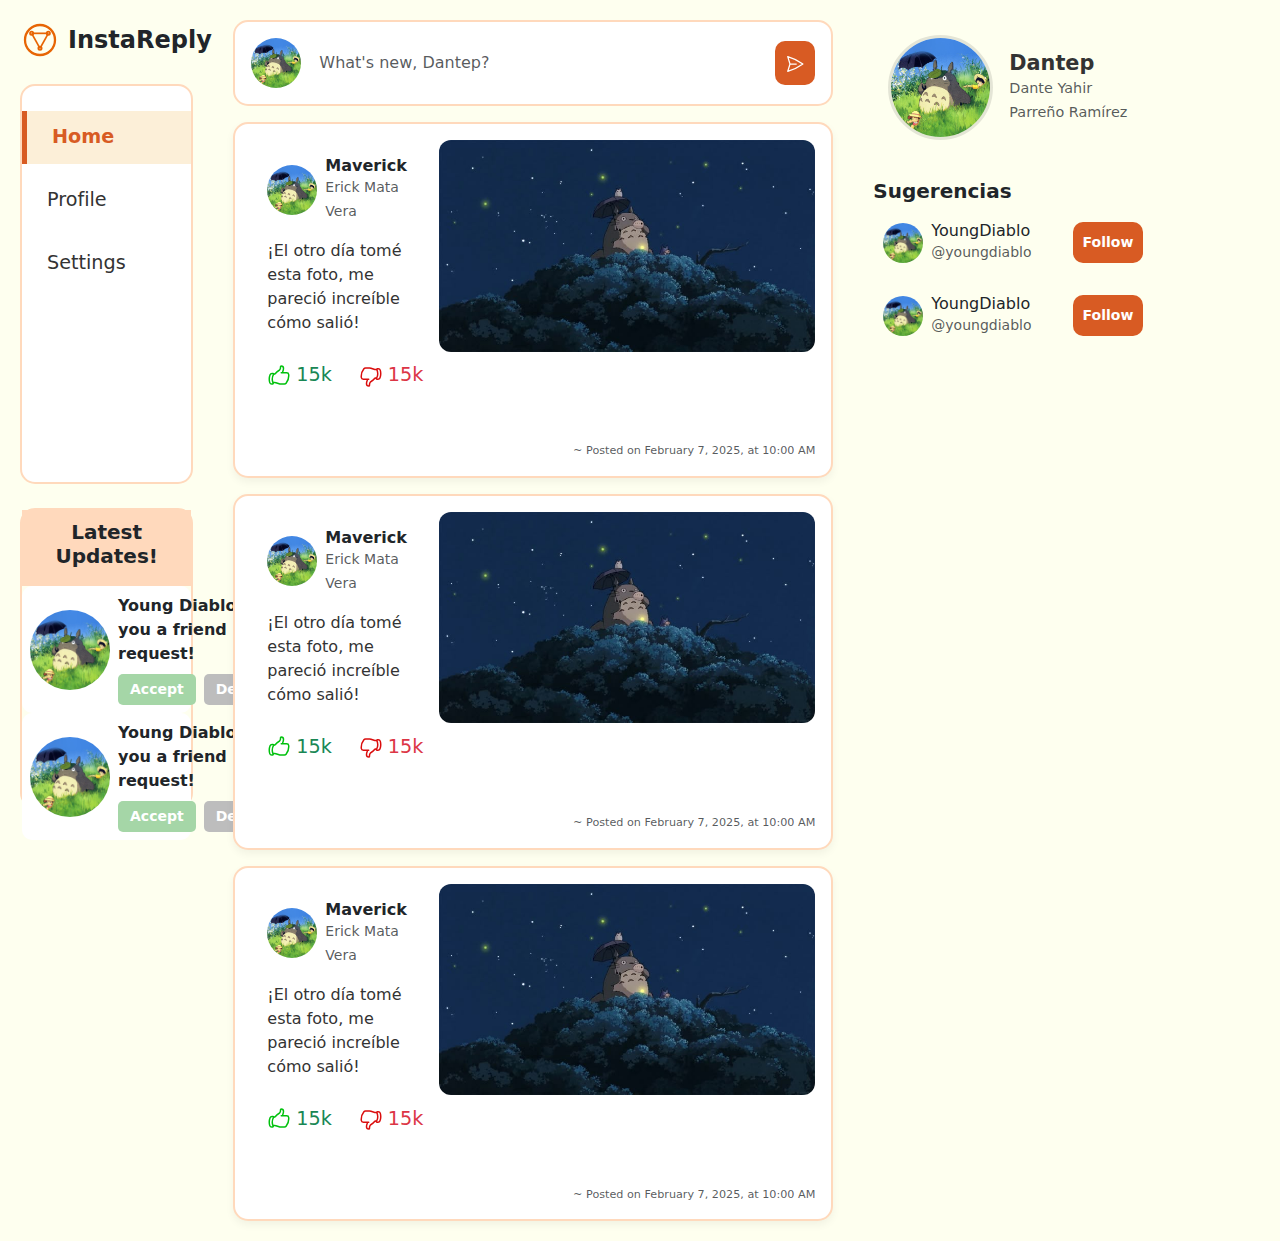
==== html/home.html @ 40f7ed4f "new home page" ====
<!DOCTYPE html>
<html lang="es">
<head>
    <meta charset="UTF-8">
    <meta name="viewport" content="width=device-width, initial-scale=1.0">
    <title>Home - InstaReply</title>
    <link href="https://cdn.jsdelivr.net/npm/bootstrap@5.3.3/dist/css/bootstrap.min.css" rel="stylesheet">
    <script src="https://cdn.jsdelivr.net/npm/bootstrap@5.3.3/dist/js/bootstrap.bundle.min.js"></script>
    <link rel="stylesheet" href="/css/home.css">
    <link rel="icon" href="../resources/svg/favicon.svg" type="image/x-icon">
</head>
<body>
    <div class="container-fluid">
        <div class="row">
            <div class="col-md-2 sidebar">
                <div class="logo d-flex align-items-center">
                    <img src="../resources/svg/favicon.svg" alt="Logo" class="logo-img">
                    <span class="ms-2 fs-4 fw-bold text-orange">InstaReply</span>
                </div>
            
                <div class="nav-container mt-4">
                    <nav class="nav flex-column">
                        <a href="#" class="nav-link active">
                            <i class="bi bi-house-door"></i> Home
                        </a>
                        <a href="/html/profile.html" class="nav-link">
                            <i class="bi bi-person"></i> Profile
                        </a>
                        <a href="#" class="nav-link">
                            <i class="bi bi-gear"></i> Settings
                        </a>
                    </nav>
                </div>
                <div class="latest-updates-containe mt-4">
                    <div class="latest-updates">
                        <div class="title-container text-center">
                            <h5 class="fw-bold">Latest Updates!</h5>
                        </div>
                
                        <div class="updates-list">
                            <div class="update-box d-flex align-items-center p-2">
                                <img src="/resources/img/user.jpg" alt="User" class="user-img">
                                <div class="ms-2 flex-grow-1">
                                    <p class="m-0 fw-semibold">Young Diablo sent you a friend request!</p>
                                    <div class="d-flex gap-2 mt-2">
                                        <button class="btn btn-light-green btn-sm">Accept</button>
                                        <button class="btn btn-light-gray btn-sm">Decline</button>
                                    </div>
                                </div>
                            </div>
                
                            <div class="update-box d-flex align-items-center p-2">
                                <img src="/resources/img/user.jpg" alt="User" class="user-img">
                                <div class="ms-2 flex-grow-1">
                                    <p class="m-0 fw-semibold">Young Diablo sent you a friend request!</p>
                                    <div class="d-flex gap-2 mt-2">
                                        <button class="btn btn-light-green btn-sm">Accept</button>
                                        <button class="btn btn-light-gray btn-sm">Decline</button>
                                    </div>
                                </div>
                            </div>
                        </div>
                    </div>
                </div>
                
                
                
                
                
            </div>
            
            

            <div class="col-md-6 main-content">
                <div class="post-box d-flex align-items-center p-3">
                    <img src="/resources/img/user.jpg" alt="User" class="post-user-img">
                    
                    <input type="text" class="form-control ms-2" placeholder="What's new, Dantep?">
                    
                    <button class="btn btn-orange ms-2">
                        <img src="/resources/svg/send.svg" alt="Send" class="send-icon">
                    </button>
                </div>
                

                    <div class="post-container p-3 mt-3">
                        <div class="row g-0">
                            <div class="col-md-4 post-info p-3">
                                <div class="d-flex align-items-center gap-2">
                                    <img src="/resources/img/user.jpg" alt="User" class="post-user-img">
                                    <div>
                                        <h6 class="m-0 fw-bold">Maverick</h6>
                                        <span class="text-muted small">Erick Mata Vera</span>
                                    </div>
                                </div>
                                <p class="mt-3 post-text">¡El otro día tomé esta foto, me pareció increíble cómo salió!</p>
                                <div class="d-flex justify-content-between mb-4 post-reactions">
                                    <span class="text-success d-flex align-items-center">
                                        <img src="../resources/svg/like.svg" alt="Like" class="reaction-icon">
                                        15k
                                    </span>
                                    <span class="text-danger d-flex align-items-center">
                                        <img src="../resources/svg/dislike.svg" alt="Dislike" class="reaction-icon">
                                        15k
                                    </span>
                                </div>
                            </div>

                            <div class="col-md-8">
                                <img src="/resources/img/totoro.jpg" class="img-fluid rounded post-image" alt="Post Image">
                            </div>
                        </div>
                        <div class="text-end post-date">
                            <small class="text-muted">~ Posted on February 7, 2025, at 10:00 AM</small>
                        </div>
                    </div>
                    <div class="post-container p-3 mt-3">
                        <div class="row g-0">
                            <div class="col-md-4 post-info p-3">
                                <div class="d-flex align-items-center gap-2">
                                    <img src="/resources/img/user.jpg" alt="User" class="post-user-img">
                                    <div>
                                        <h6 class="m-0 fw-bold">Maverick</h6>
                                        <span class="text-muted small">Erick Mata Vera</span>
                                    </div>
                                </div>
                                <p class="mt-3 post-text">¡El otro día tomé esta foto, me pareció increíble cómo salió!</p>
                                <div class="d-flex justify-content-between mb-4 post-reactions">
                                    <span class="text-success d-flex align-items-center">
                                        <img src="../resources/svg/like.svg" alt="Like" class="reaction-icon">
                                        15k
                                    </span>
                                    <span class="text-danger d-flex align-items-center">
                                        <img src="../resources/svg/dislike.svg" alt="Dislike" class="reaction-icon">
                                        15k
                                    </span>
                                </div>
                            </div>

                            <div class="col-md-8">
                                <img src="/resources/img/totoro.jpg" class="img-fluid rounded post-image" alt="Post Image">
                            </div>
                        </div>
                        <div class="text-end post-date">
                            <small class="text-muted">~ Posted on February 7, 2025, at 10:00 AM</small>
                        </div>
                    </div>
                    <div class="post-container p-3 mt-3">
                        <div class="row g-0">
                            <div class="col-md-4 post-info p-3">
                                <div class="d-flex align-items-center gap-2">
                                    <img src="/resources/img/user.jpg" alt="User" class="post-user-img">
                                    <div>
                                        <h6 class="m-0 fw-bold">Maverick</h6>
                                        <span class="text-muted small">Erick Mata Vera</span>
                                    </div>
                                </div>
                                <p class="mt-3 post-text">¡El otro día tomé esta foto, me pareció increíble cómo salió!</p>
                                <div class="d-flex justify-content-between mb-4 post-reactions">
                                    <span class="text-success d-flex align-items-center">
                                        <img src="../resources/svg/like.svg" alt="Like" class="reaction-icon">
                                        15k
                                    </span>
                                    <span class="text-danger d-flex align-items-center">
                                        <img src="../resources/svg/dislike.svg" alt="Dislike" class="reaction-icon">
                                        15k
                                    </span>
                                </div>
                            </div>

                            <div class="col-md-8">
                                <img src="/resources/img/totoro.jpg" class="img-fluid rounded post-image" alt="Post Image">
                            </div>
                        </div>
                        <div class="text-end post-date">
                            <small class="text-muted">~ Posted on February 7, 2025, at 10:00 AM</small>
                        </div>
                    </div>

            </div>

            <div class="col-md-3 right-sidebar">
                <div class="profile-box d-flex align-items-center">
                    <img src="/resources/img/user.jpg" alt="User" class="profile-img">
                    <div class="ms-3">
                        <h4 class="fw-bold m-0">Dantep</h4>
                        <span class="text-muted small">Dante Yahir Parreño Ramírez</span>
                    </div>
                </div>
                
                

                <div class="suggestions mt-4">
                    <h5 class="fw-bold">Sugerencias</h5>
                    <div class="suggestion d-flex align-items-center">
                        <img src="/resources/img/user.jpg" alt="User" class="suggestion-img">
                        <div class="ms-2">
                            <h6 class="m-0">YoungDiablo</h6>
                            <span class="text-muted small">@youngdiablo</span>
                        </div>
                        <button class="btn btn-orange btn-sm ms-auto">Follow</button>
                    </div>
                </div>
                <div class="suggestions">
                    <div class="suggestion d-flex align-items-center">
                        <img src="/resources/img/user.jpg" alt="User" class="suggestion-img">
                        <div class="ms-2">
                            <h6 class="m-0">YoungDiablo</h6>
                            <span class="text-muted small">@youngdiablo</span>
                        </div>
                        <button class="btn btn-orange btn-sm ms-auto">Follow</button>
                    </div>
                </div>
            </div>
        </div>
    </div>
</body>
</html>
---- css/home.css ----
:root {
    --primary-color: #FEFFEF;
    --accent-color: #d85b23;
    --text-color: #333;
    --active-bg: #fcefd8;
}

body {
    background-color: var(--primary-color);
}

.sidebar {
    height: 100vh;
    padding: 20px;
}

.logo-img {
    width: 40px;
}

.nav-container {
    background: #ffffff;
    border-radius: 15px;
    height: 400px;
    border: 2px solid #FFD9BC;
    padding: 25px;
    padding-left: 0;
    padding-right: 0;
}

.nav-link {
    font-size: 1.2rem;
    color: var(--text-color);
    padding: 12px 15px;
    margin-bottom: 10px;
    text-decoration: none;
    display: flex;
    align-items: center;
    gap: 10px;
    transition: all 0.3s ease-in-out;
    width: 100%;
}

.nav-link i {
    font-size: 1.5rem;
}

.nav-link:hover {
    background-color: var(--active-bg);
}

.nav-link.active {
    background-color: var(--active-bg);
    font-weight: bold;
    border-left: 5px solid var(--accent-color);
    color: var(--accent-color);
    box-shadow: inset 0 0 5px var(--shadow-color);
}
.latest-updates {
    border-radius: 15px;
    border: 2px solid #FFD9BC;
    height: 300px;
}

.update-box {
    border-radius: 10px;
    padding: 12px;
    display: flex;
    align-items: center;
    background-color: #ffffff;
}

.user-img {
    width: 80px;
    height: auto;
    border-radius: 50%;
    object-fit: cover;
}

.btn-light-green {
    background-color: #A5D6A7;
    color: #fff;
    border: none;
    font-weight: bold;
    padding: 5px 12px;
    border-radius: 5px;
}

.btn-light-gray {
    background-color: #BDBDBD;
    color: white;
    border: none;
    font-weight: bold;
    padding: 5px 12px;
    border-radius: 5px;
}

.btn-light-green:hover {
    background-color: #81C784;
}

.btn-light-gray:hover {
    background-color: #9E9E9E;
}
@media (max-width: 768px) {
    .latest-updates-container {
        max-width: 100%; 
    }

    .latest-updates {
        max-height: 250px;
        overflow-y: auto; 
    }

    .update-box {
        flex-direction: column;
        text-align: center;
        padding: 15px;
    }

    .user-img {
        width: 40px;
        height: 40px;
        margin-bottom: 10px;
    }

    .btn-light-green,
    .btn-light-gray {
        width: 100%;
    }
}
@media (max-width: 1156px) {
    .latest-updates-container {
        max-width: 100%;
        padding: 10px;
    }

    .latest-updates {
        max-height: 200px; 
        overflow: auto; 
        padding: 10px; 
    }

    .update-box {
        padding: 10px;
        gap: 8px; 
    }

    .user-img {
        width: 35px; 
        height: 35px;
    }

    .btn-light-green,
    .btn-light-gray {
        font-size: 0.8rem;
        padding: 5px;
        width: 100%;
    }
}


.main-content {
    padding: 20px;
}

.post-box {
    padding: 12px 15px;
    border-radius: 15px;
    border: 2px solid #FFD9BC;
    display: flex;
    align-items: center;
    background-color: #fff;
}

.post-user-img {
    width: 45px;
    height: 45px;
    border-radius: 10px;
    object-fit: cover;
}

.post-box input {
    border: none;
    outline: none;
    padding: 10px;
    border-radius: 10px;
    font-size: 1rem;
}

.btn-orange {
    background-color: var(--accent-color);
    color: white;
    border: none;
    font-weight: bold;
    padding: 10px;
    border-radius: 10px;
}

.btn-orange:hover {
    background-color: #b44b1b;
}

.send-icon {
    width: 20px;
    height: 20px;
}

.post-container {
    background-color: #fff;
    border-radius: 15px;
    border: 2px solid #FFD9BC;
    padding: 15px;
    box-shadow: 0px 4px 8px rgba(0, 0, 0, 0.05);
}

.post-info {
    display: flex;
    flex-direction: column;
    justify-content: start;
}

.post-user-img {
    width: 50px;
    height: 50px;
    border-radius: 50%;
    object-fit: cover;
}

.post-text {
    font-size: 1rem;
    color: var(--text-color);
}

.post-image {
    border-radius: 12px !important;
    width: 100%;
    object-fit: cover;
}

.post-reactions {
    padding: 10px 0;
    font-size: 1.2rem;
}
.reaction-icon {
    width: 24px;
    height: 24px;
    margin-right: 5px;
}


.post-date {
    font-size: 0.8rem;
}

.right-sidebar {
    padding: 20px;
}

.profile-box {
    display: flex;
    align-items: center;
    background-color: transparent;
    padding: 15px;
    border-radius: 15px;
}

.profile-img {
    width: 105px;
    height:auto;
    border-radius: 50%;
    object-fit: cover;
    border: 3px solid rgba(0, 0, 0, 0.1);
}

.profile-box h4 {
    font-size: 1.3rem;
    color: var(--text-color);
}

.profile-box span {
    font-size: 0.9rem;
    color: gray;
}


.suggestions {
    border-radius: 10px;
}

.suggestion {
    padding: 10px;
    border-radius: 10px;
    margin-bottom: 10px;
}

.suggestion-img {
    width: 40px;
    height: 40px;
    border-radius: 50%;
}

.title-container{
    background-color: #FFD9BC;
    padding: 10px;
    margin: none;
}
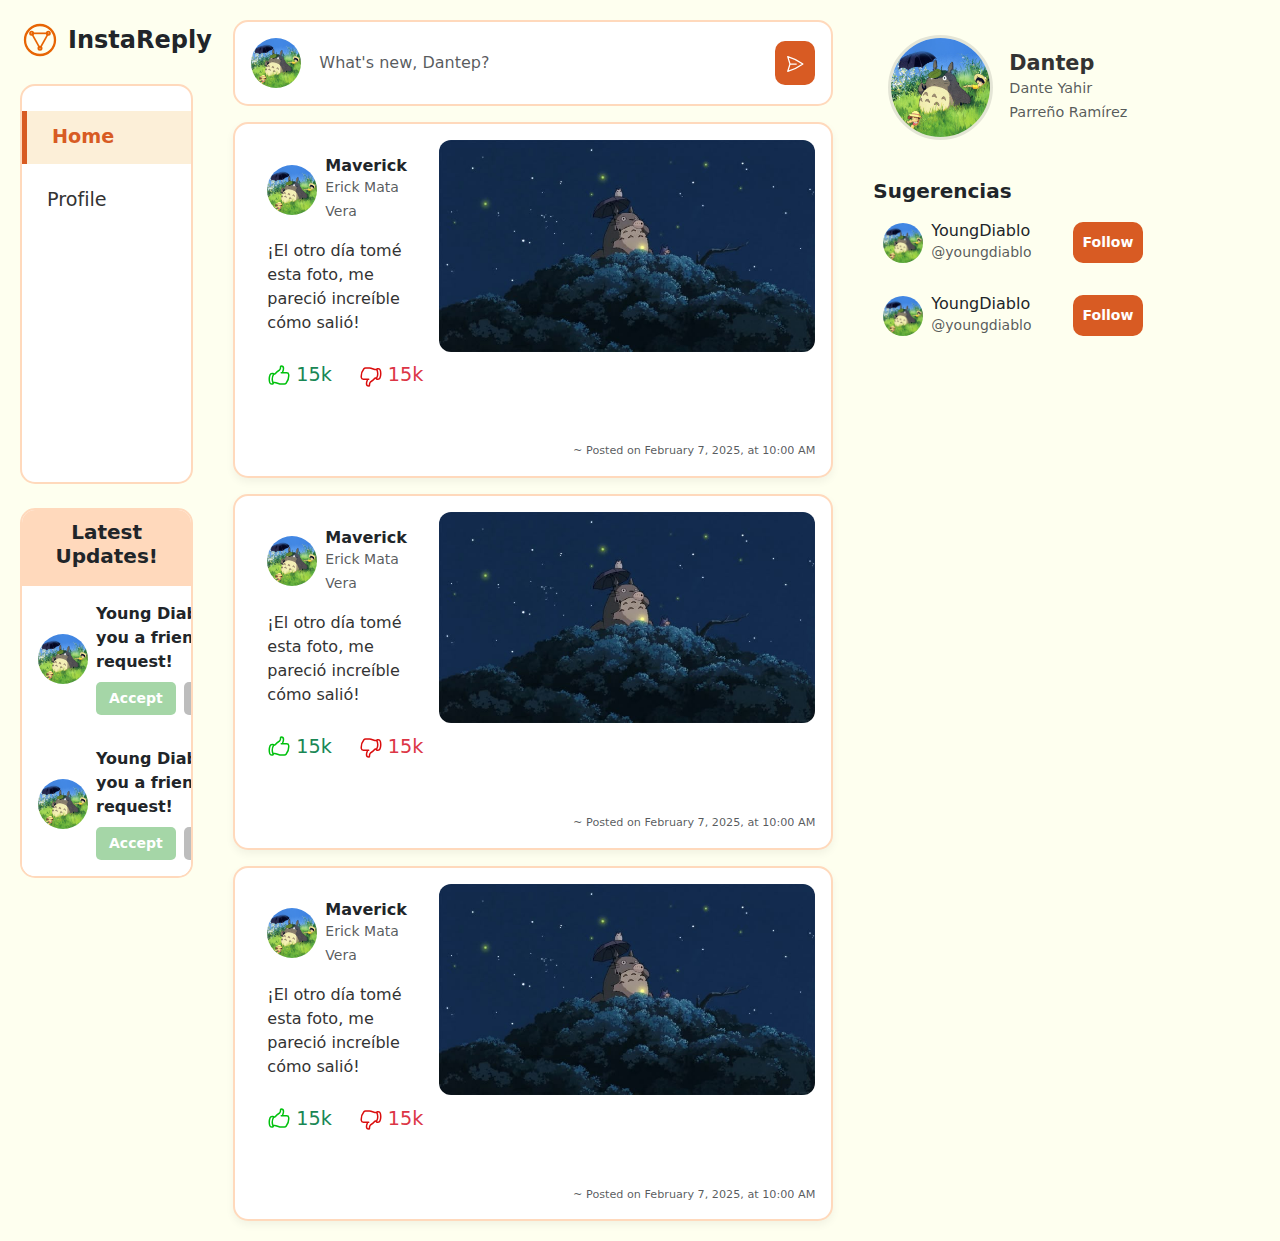
==== commit 1cf8185c: "new profile and landing view" ====
--- a/html/home.html
+++ b/html/home.html
@@ -26,9 +26,6 @@
                         <a href="/html/profile.html" class="nav-link">
                             <i class="bi bi-person"></i> Profile
                         </a>
-                        <a href="#" class="nav-link">
-                            <i class="bi bi-gear"></i> Settings
-                        </a>
                     </nav>
                 </div>
                 <div class="latest-updates-containe mt-4">
@@ -38,7 +35,7 @@
                         </div>
                 
                         <div class="updates-list">
-                            <div class="update-box d-flex align-items-center p-2">
+                            <div class="update-box d-flex align-items-center p-3">
                                 <img src="/resources/img/user.jpg" alt="User" class="user-img">
                                 <div class="ms-2 flex-grow-1">
                                     <p class="m-0 fw-semibold">Young Diablo sent you a friend request!</p>
@@ -49,7 +46,7 @@
                                 </div>
                             </div>
                 
-                            <div class="update-box d-flex align-items-center p-2">
+                            <div class="update-box d-flex align-items-center p-3">
                                 <img src="/resources/img/user.jpg" alt="User" class="user-img">
                                 <div class="ms-2 flex-grow-1">
                                     <p class="m-0 fw-semibold">Young Diablo sent you a friend request!</p>
--- a/css/home.css
+++ b/css/home.css
@@ -56,23 +56,32 @@
     color: var(--accent-color);
     box-shadow: inset 0 0 5px var(--shadow-color);
 }
+
 .latest-updates {
     border-radius: 15px;
     border: 2px solid #FFD9BC;
-    height: 300px;
+    overflow: hidden;
+    height: auto;
+    background-color: white;
+}
+
+.title-container {
+    background-color: #FFD9BC;
+    padding: 10px;
+    text-align: center;
 }
 
 .update-box {
     border-radius: 10px;
-    padding: 12px;
+    padding: 10px;
     display: flex;
     align-items: center;
-    background-color: #ffffff;
+    background-color: white;
 }
 
 .user-img {
-    width: 80px;
-    height: auto;
+    width: 50px;
+    height: 50px;
     border-radius: 50%;
     object-fit: cover;
 }
@@ -80,7 +89,6 @@
 .btn-light-green {
     background-color: #A5D6A7;
     color: #fff;
-    border: none;
     font-weight: bold;
     padding: 5px 12px;
     border-radius: 5px;
@@ -89,7 +97,6 @@
 .btn-light-gray {
     background-color: #BDBDBD;
     color: white;
-    border: none;
     font-weight: bold;
     padding: 5px 12px;
     border-radius: 5px;
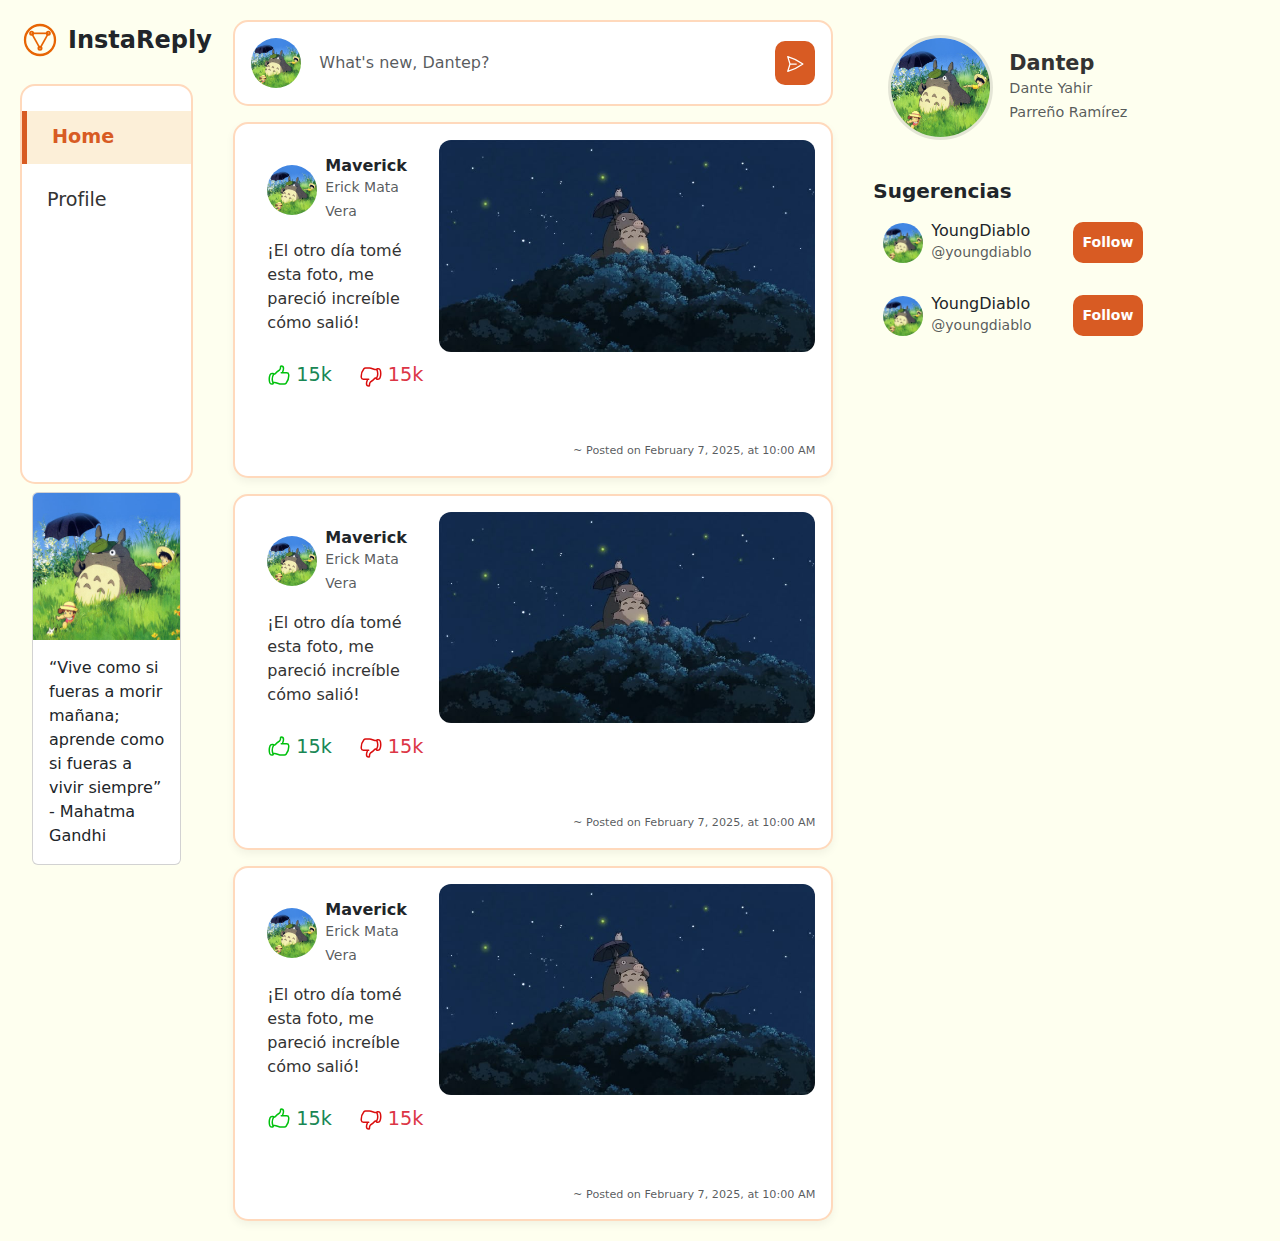
==== commit dea6550b: "new card with inspiration" ====
--- a/html/home.html
+++ b/html/home.html
@@ -28,42 +28,14 @@
                         </a>
                     </nav>
                 </div>
-                <div class="latest-updates-containe mt-4">
-                    <div class="latest-updates">
-                        <div class="title-container text-center">
-                            <h5 class="fw-bold">Latest Updates!</h5>
+                <div class="container mt-2">
+                    <div class="card" style="width: 100%;">
+                        <img src="/resources/img/user.jpg" class="card-img-top" alt="...">
+                        <div class="card-body">
+                          <p class="card-text">“Vive como si fueras a morir mañana; aprende como si fueras a vivir siempre” - Mahatma Gandhi</p>
                         </div>
-                
-                        <div class="updates-list">
-                            <div class="update-box d-flex align-items-center p-3">
-                                <img src="/resources/img/user.jpg" alt="User" class="user-img">
-                                <div class="ms-2 flex-grow-1">
-                                    <p class="m-0 fw-semibold">Young Diablo sent you a friend request!</p>
-                                    <div class="d-flex gap-2 mt-2">
-                                        <button class="btn btn-light-green btn-sm">Accept</button>
-                                        <button class="btn btn-light-gray btn-sm">Decline</button>
-                                    </div>
-                                </div>
-                            </div>
-                
-                            <div class="update-box d-flex align-items-center p-3">
-                                <img src="/resources/img/user.jpg" alt="User" class="user-img">
-                                <div class="ms-2 flex-grow-1">
-                                    <p class="m-0 fw-semibold">Young Diablo sent you a friend request!</p>
-                                    <div class="d-flex gap-2 mt-2">
-                                        <button class="btn btn-light-green btn-sm">Accept</button>
-                                        <button class="btn btn-light-gray btn-sm">Decline</button>
-                                    </div>
-                                </div>
-                            </div>
-                        </div>
-                    </div>
-                </div>
-                
-                
-                
-                
-                
+                      </div>
+                   </div>
             </div>
             
             
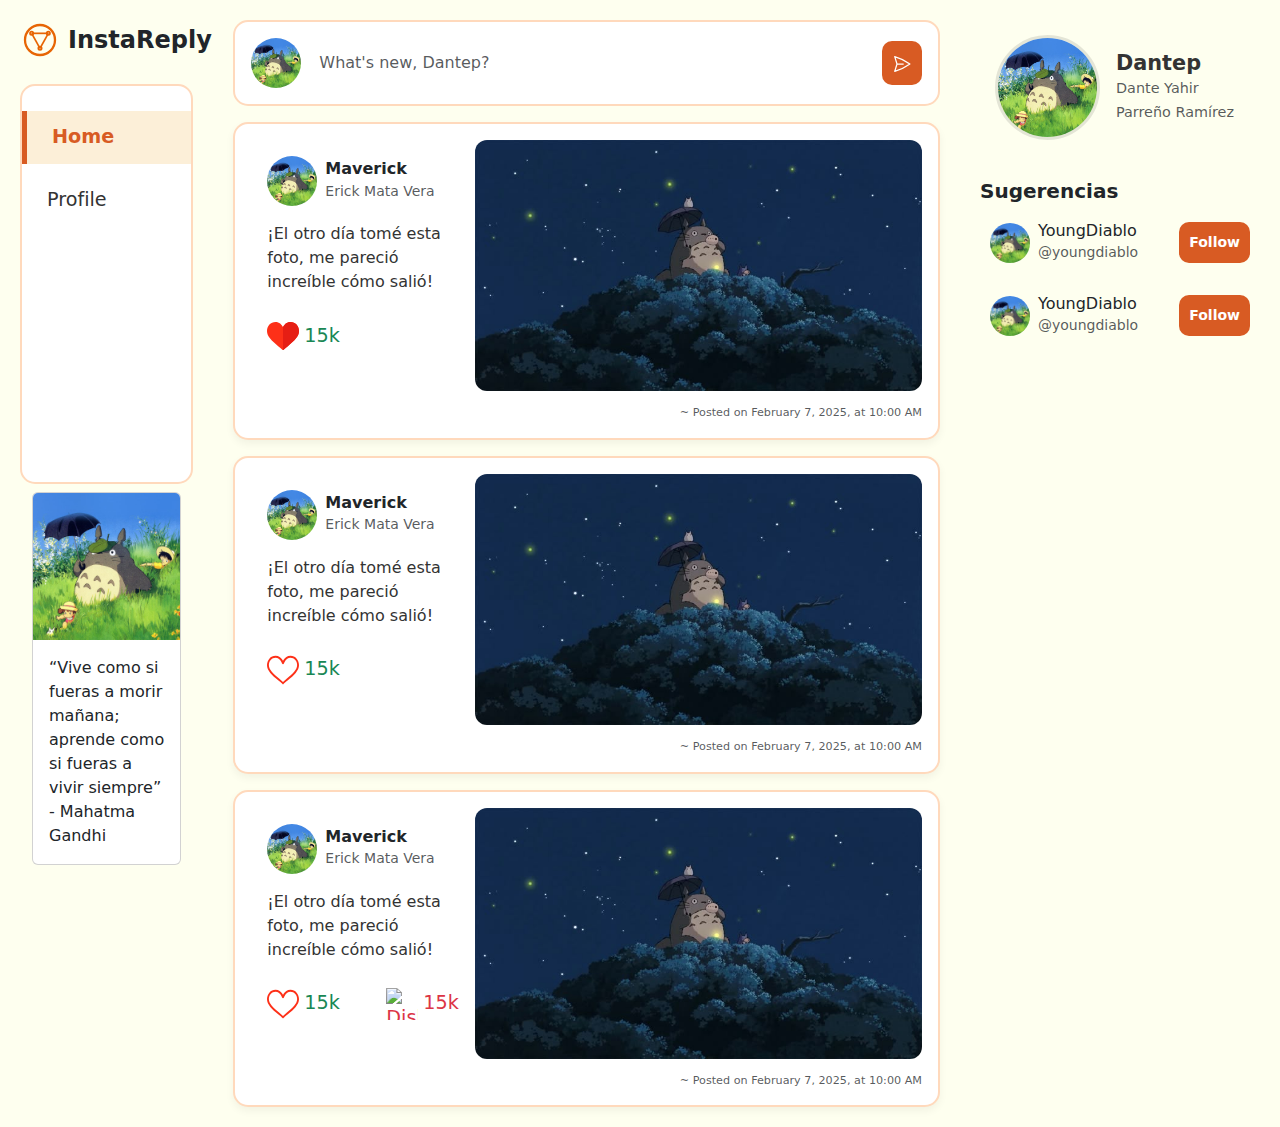
==== commit 3baaee88: "change" ====
--- a/html/home.html
+++ b/html/home.html
@@ -40,7 +40,7 @@
             
             
 
-            <div class="col-md-6 main-content">
+            <div class="col-md-7 main-content">
                 <div class="post-box d-flex align-items-center p-3">
                     <img src="/resources/img/user.jpg" alt="User" class="post-user-img">
                     
@@ -65,11 +65,7 @@
                                 <p class="mt-3 post-text">¡El otro día tomé esta foto, me pareció increíble cómo salió!</p>
                                 <div class="d-flex justify-content-between mb-4 post-reactions">
                                     <span class="text-success d-flex align-items-center">
-                                        <img src="../resources/svg/like.svg" alt="Like" class="reaction-icon">
-                                        15k
-                                    </span>
-                                    <span class="text-danger d-flex align-items-center">
-                                        <img src="../resources/svg/dislike.svg" alt="Dislike" class="reaction-icon">
+                                        <img src="../resources/svg/likeactive.svg" alt="Like" class="reaction-icon">
                                         15k
                                     </span>
                                 </div>
@@ -97,10 +93,6 @@
                                 <div class="d-flex justify-content-between mb-4 post-reactions">
                                     <span class="text-success d-flex align-items-center">
                                         <img src="../resources/svg/like.svg" alt="Like" class="reaction-icon">
-                                        15k
-                                    </span>
-                                    <span class="text-danger d-flex align-items-center">
-                                        <img src="../resources/svg/dislike.svg" alt="Dislike" class="reaction-icon">
                                         15k
                                     </span>
                                 </div>
--- a/css/home.css
+++ b/css/home.css
@@ -250,8 +250,8 @@
     font-size: 1.2rem;
 }
 .reaction-icon {
-    width: 24px;
-    height: 24px;
+    width: 32px;
+    height: 32px;
     margin-right: 5px;
 }
 
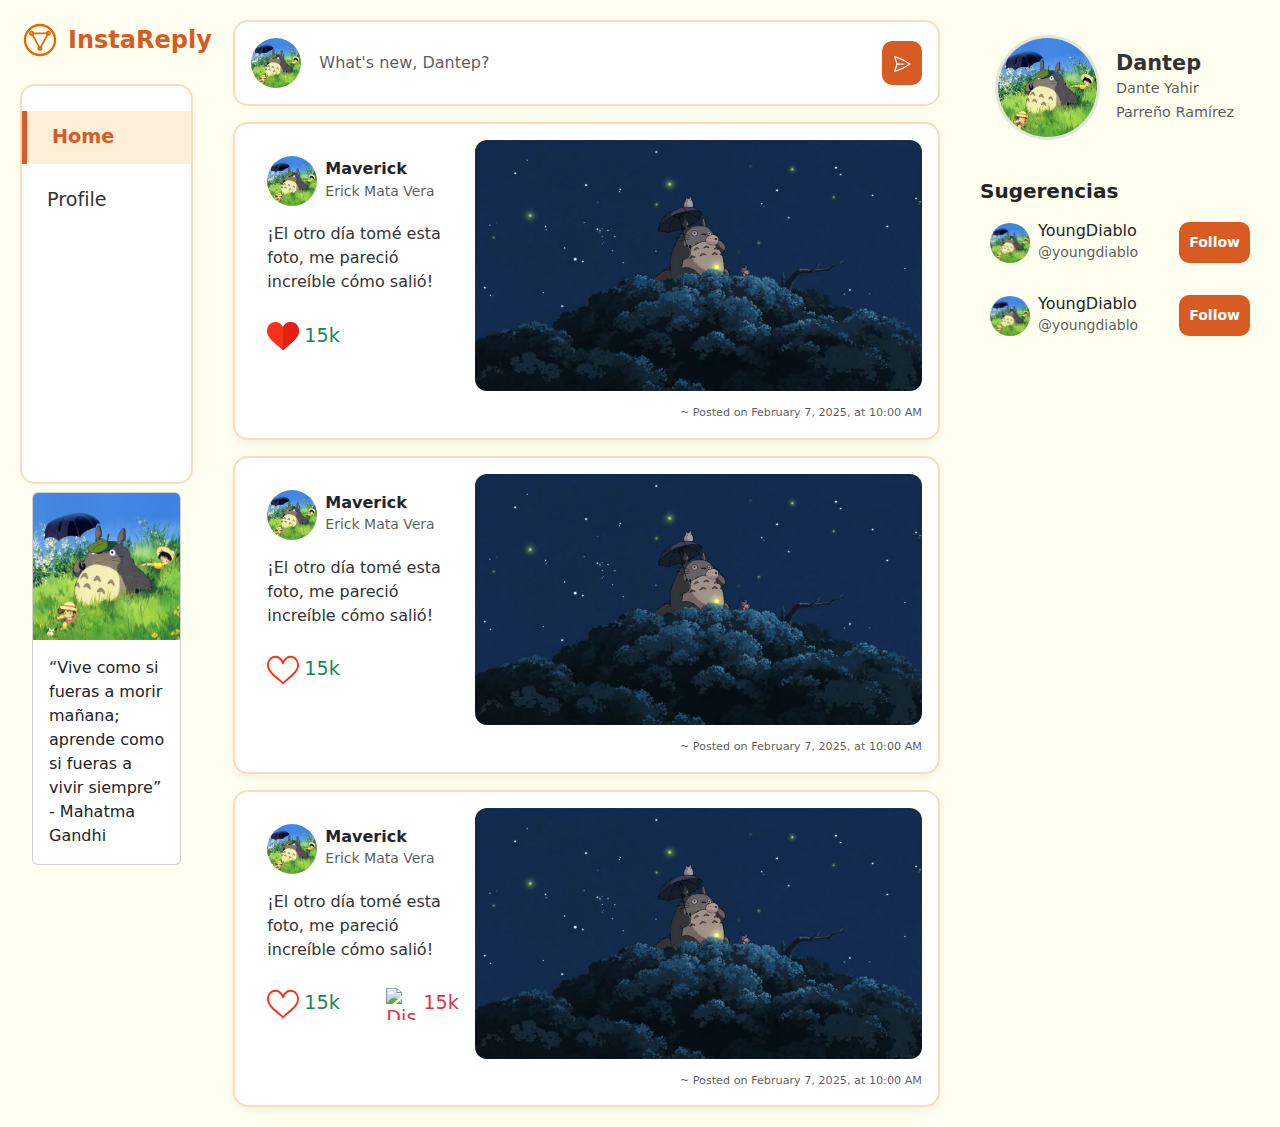
==== commit d491c42b: "jquery logic and validations" ====
--- a/html/home.html
+++ b/html/home.html
@@ -8,13 +8,14 @@
     <script src="https://cdn.jsdelivr.net/npm/bootstrap@5.3.3/dist/js/bootstrap.bundle.min.js"></script>
     <link rel="stylesheet" href="/css/home.css">
     <link rel="icon" href="../resources/svg/favicon.svg" type="image/x-icon">
+    <script src="https://code.jquery.com/jquery-3.7.1.min.js"></script>
 </head>
 <body>
     <div class="container-fluid">
         <div class="row">
             <div class="col-md-2 sidebar">
                 <div class="logo d-flex align-items-center">
-                    <img src="../resources/svg/favicon.svg" alt="Logo" class="logo-img">
+                    <img src="../resources/svg/favicon.svg" id="logo" alt="Logo" class="logo-img">
                     <span class="ms-2 fs-4 fw-bold text-orange">InstaReply</span>
                 </div>
             
@@ -175,5 +176,6 @@
             </div>
         </div>
     </div>
+    <script src="/js/home.js"></script>
 </body>
 </html>
--- a/css/home.css
+++ b/css/home.css
@@ -263,7 +263,9 @@
 .right-sidebar {
     padding: 20px;
 }
-
+.text-orange{
+    color: #d85b23;
+}
 .profile-box {
     display: flex;
     align-items: center;
